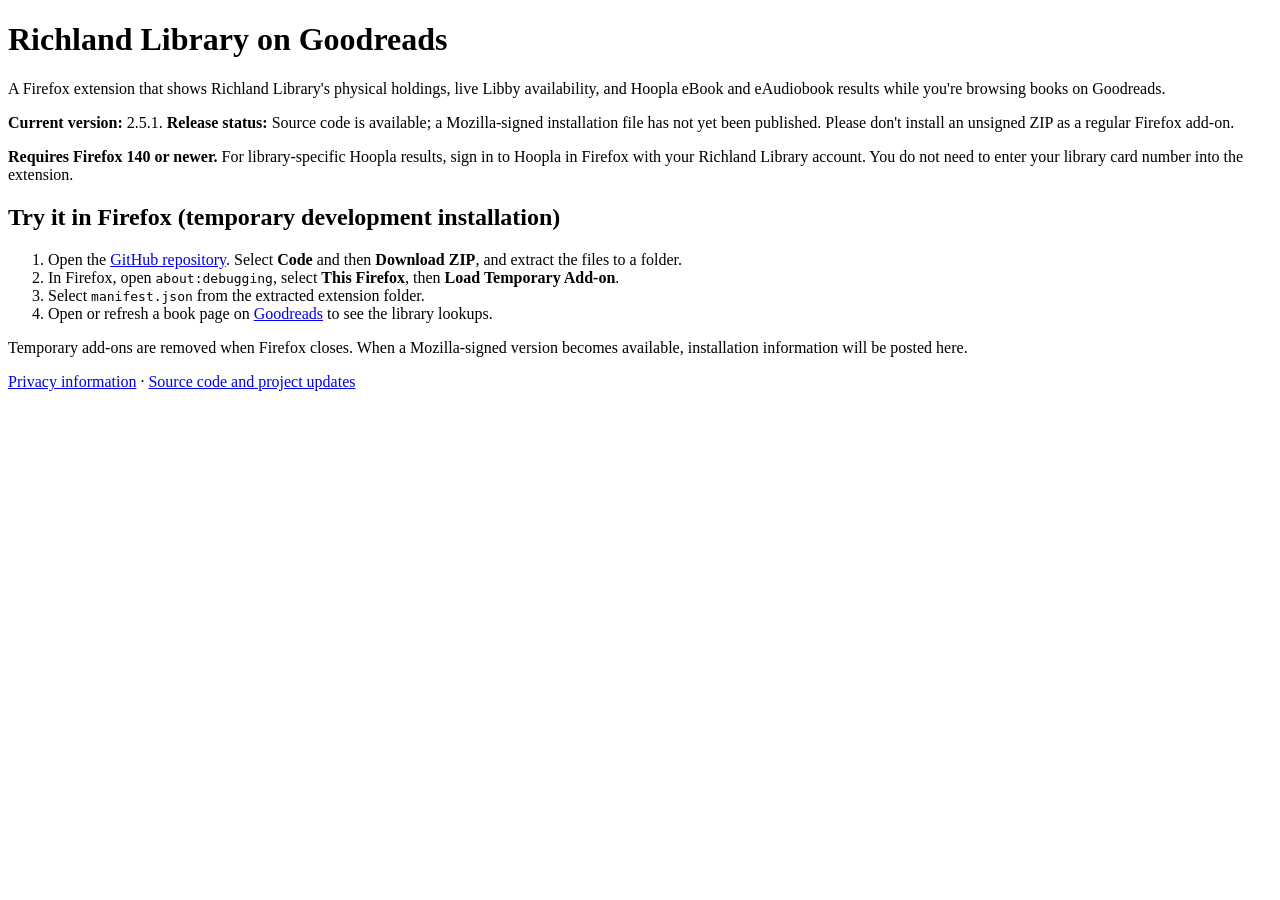
==== docs/index.html @ ef224e03 "Add Goodreads extension project website: docs/index.html" ====
<!doctype html>
<html lang="en">
<head>
<meta charset="utf-8">
<meta name="viewport" content="width=device-width">
<title>Richland Library on Goodreads</title>
</head>
<body>
<main>
<h1>Richland Library on Goodreads</h1>
<p>A Firefox extension that shows Richland Library's physical holdings, live Libby availability, and Hoopla eBook and eAudiobook results while you're browsing books on Goodreads.</p>
<p><strong>Current version:</strong> 2.5.1. <strong>Release status:</strong> Source code is available; a Mozilla-signed installation file has not yet been published. Please don't install an unsigned ZIP as a regular Firefox add-on.</p>
<p><strong>Requires Firefox 140 or newer.</strong> For library-specific Hoopla results, sign in to Hoopla in Firefox with your Richland Library account. You do not need to enter your library card number into the extension.</p>
<h2>Try it in Firefox (temporary development installation)</h2>
<ol>
  <li>Open the <a href="https://github.com/adelechase/richland-goodreads-firefox">GitHub repository</a>. Select <strong>Code</strong> and then <strong>Download ZIP</strong>, and extract the files to a folder.</li>
  <li>In Firefox, open <code>about:debugging</code>, select <strong>This Firefox</strong>, then <strong>Load Temporary Add-on</strong>.</li>
  <li>Select <code>manifest.json</code> from the extracted extension folder.</li>
  <li>Open or refresh a book page on <a href="https://www.goodreads.com/">Goodreads</a> to see the library lookups.</li>
</ol>
<p>Temporary add-ons are removed when Firefox closes. When a Mozilla-signed version becomes available, installation information will be posted here.</p>
<p><a href="privacy.html">Privacy information</a> · <a href="https://github.com/adelechase/richland-goodreads-firefox">Source code and project updates</a></p>
</main>
</body>
</html>
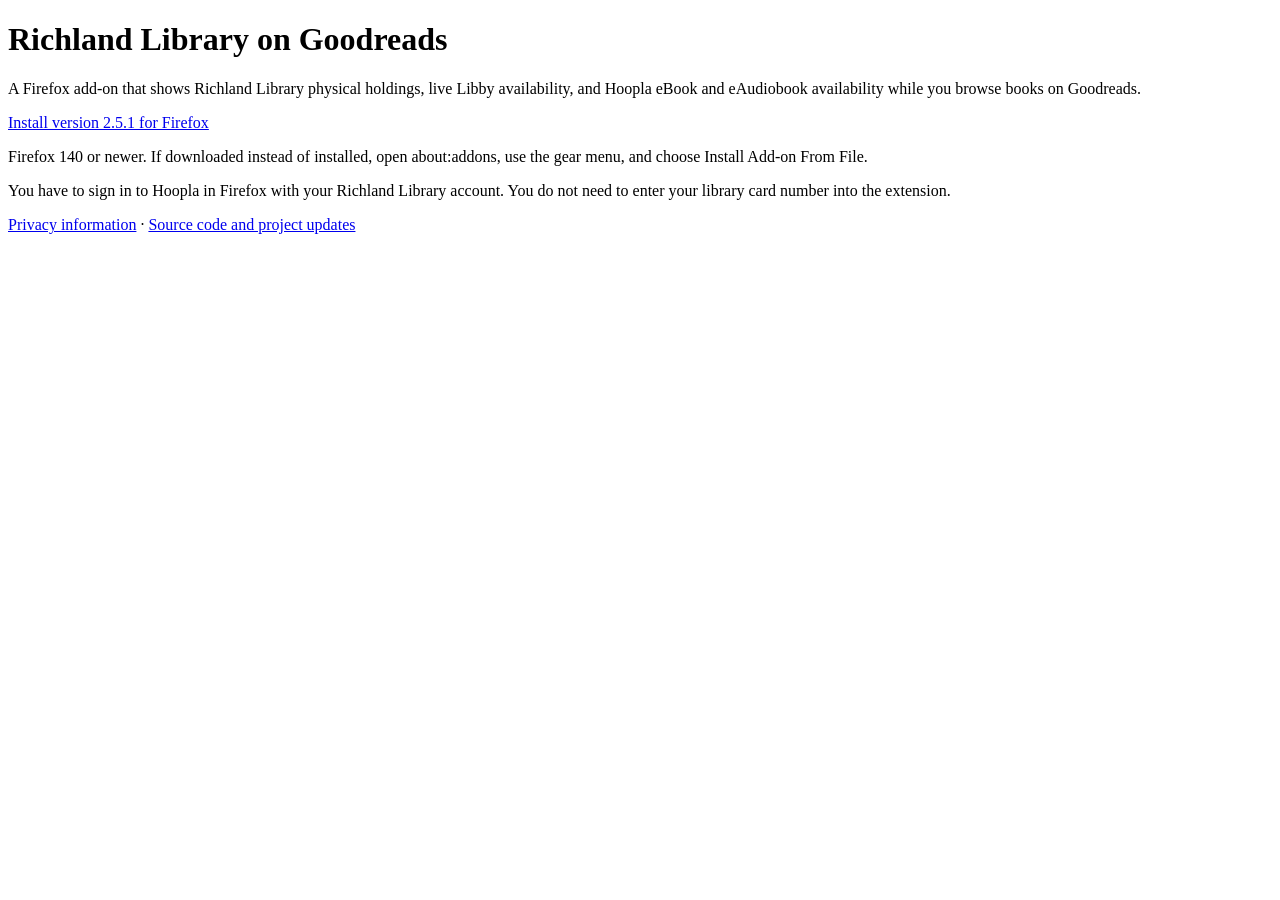
==== commit 35fc68e7: "Update project page for signed Firefox release" ====
--- a/docs/index.html
+++ b/docs/index.html
@@ -1,25 +1 @@
-<!doctype html>
-<html lang="en">
-<head>
-<meta charset="utf-8">
-<meta name="viewport" content="width=device-width">
-<title>Richland Library on Goodreads</title>
-</head>
-<body>
-<main>
-<h1>Richland Library on Goodreads</h1>
-<p>A Firefox extension that shows Richland Library's physical holdings, live Libby availability, and Hoopla eBook and eAudiobook results while you're browsing books on Goodreads.</p>
-<p><strong>Current version:</strong> 2.5.1. <strong>Release status:</strong> Source code is available; a Mozilla-signed installation file has not yet been published. Please don't install an unsigned ZIP as a regular Firefox add-on.</p>
-<p><strong>Requires Firefox 140 or newer.</strong> For library-specific Hoopla results, sign in to Hoopla in Firefox with your Richland Library account. You do not need to enter your library card number into the extension.</p>
-<h2>Try it in Firefox (temporary development installation)</h2>
-<ol>
-  <li>Open the <a href="https://github.com/adelechase/richland-goodreads-firefox">GitHub repository</a>. Select <strong>Code</strong> and then <strong>Download ZIP</strong>, and extract the files to a folder.</li>
-  <li>In Firefox, open <code>about:debugging</code>, select <strong>This Firefox</strong>, then <strong>Load Temporary Add-on</strong>.</li>
-  <li>Select <code>manifest.json</code> from the extracted extension folder.</li>
-  <li>Open or refresh a book page on <a href="https://www.goodreads.com/">Goodreads</a> to see the library lookups.</li>
-</ol>
-<p>Temporary add-ons are removed when Firefox closes. When a Mozilla-signed version becomes available, installation information will be posted here.</p>
-<p><a href="privacy.html">Privacy information</a> · <a href="https://github.com/adelechase/richland-goodreads-firefox">Source code and project updates</a></p>
-</main>
-</body>
-</html>
+<!doctype html><html lang="en"><meta charset="utf-8"><meta name="viewport" content="width=device-width"><title>Richland Library on Goodreads</title><body><h1>Richland Library on Goodreads</h1><p>A Firefox add-on that shows Richland Library physical holdings, live Libby availability, and Hoopla eBook and eAudiobook availability while you browse books on Goodreads.</p><p><a href="https://github.com/adelechase/richland-goodreads-firefox/releases/download/v2.5.1/richland-goodreads-firefox-v2.5.1-signed.xpi">Install version 2.5.1 for Firefox</a></p><p>Firefox 140 or newer. If downloaded instead of installed, open about:addons, use the gear menu, and choose Install Add-on From File.</p><p>You have to sign in to Hoopla in Firefox with your Richland Library account. You do not need to enter your library card number into the extension.</p><p><a href="privacy.html">Privacy information</a> · <a href="https://github.com/adelechase/richland-goodreads-firefox">Source code and project updates</a></p></body></html>
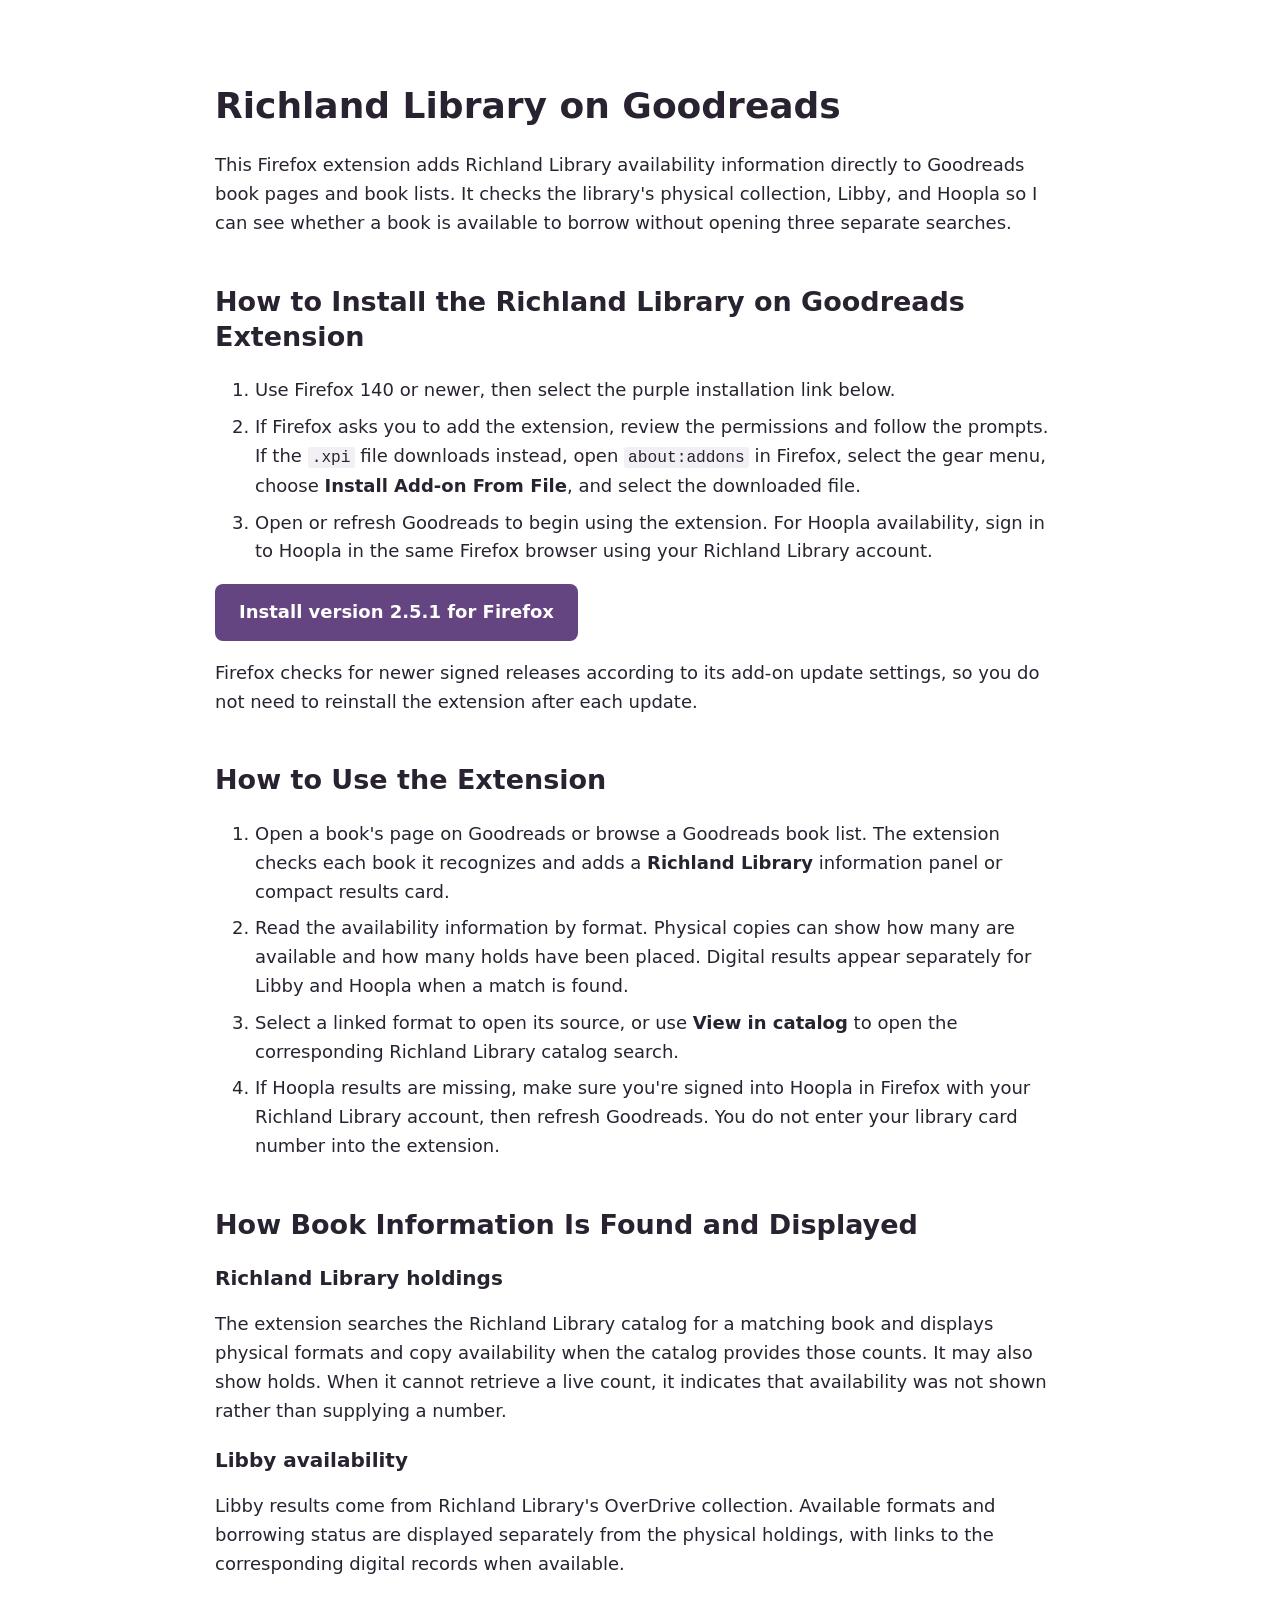
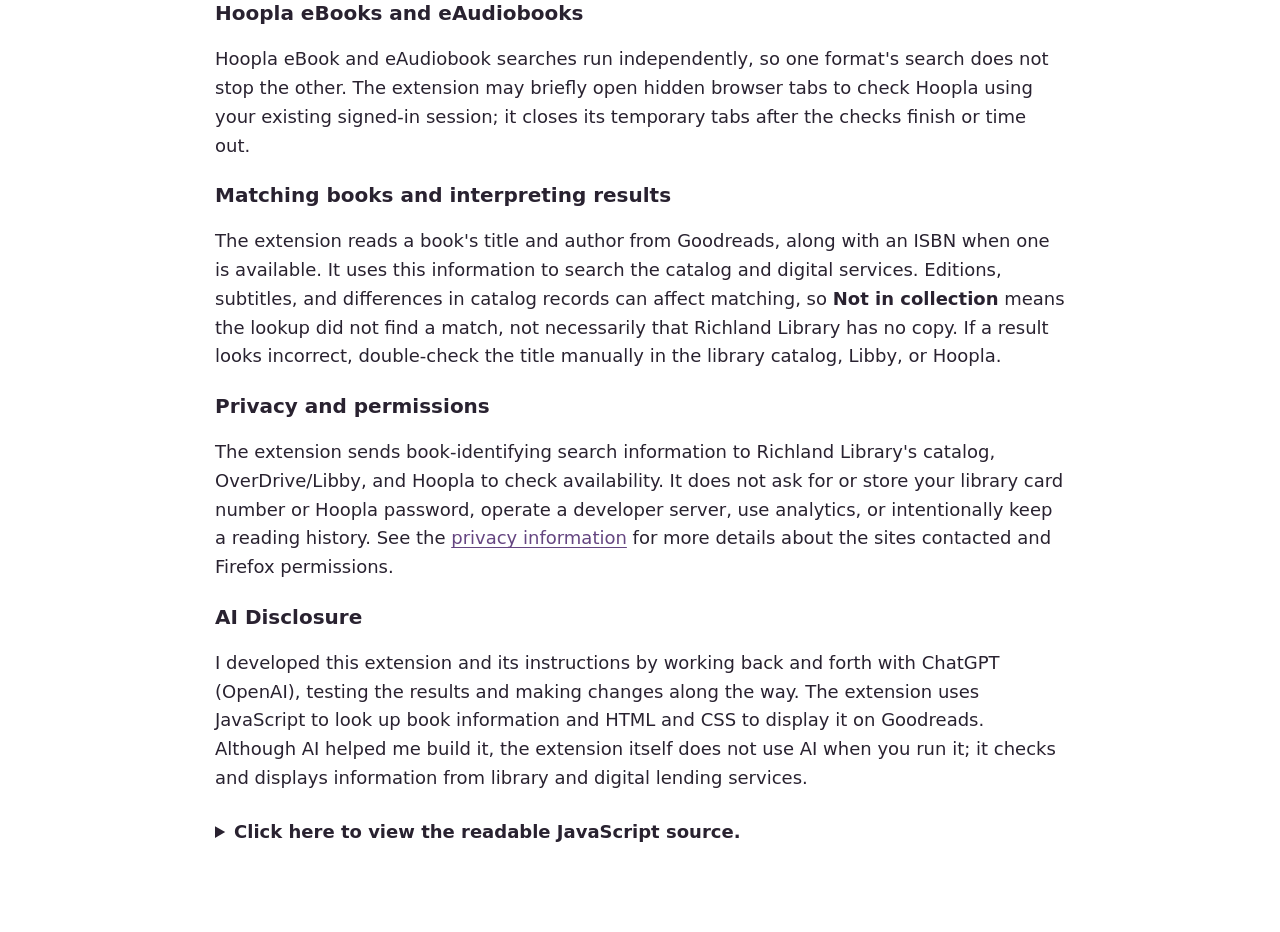
==== commit 31ed49d7: "Expand Goodreads extension website with installation and usage guide" ====
--- a/docs/index.html
+++ b/docs/index.html
@@ -1 +1,58 @@
-<!doctype html><html lang="en"><meta charset="utf-8"><meta name="viewport" content="width=device-width"><title>Richland Library on Goodreads</title><body><h1>Richland Library on Goodreads</h1><p>A Firefox add-on that shows Richland Library physical holdings, live Libby availability, and Hoopla eBook and eAudiobook availability while you browse books on Goodreads.</p><p><a href="https://github.com/adelechase/richland-goodreads-firefox/releases/download/v2.5.1/richland-goodreads-firefox-v2.5.1-signed.xpi">Install version 2.5.1 for Firefox</a></p><p>Firefox 140 or newer. If downloaded instead of installed, open about:addons, use the gear menu, and choose Install Add-on From File.</p><p>You have to sign in to Hoopla in Firefox with your Richland Library account. You do not need to enter your library card number into the extension.</p><p><a href="privacy.html">Privacy information</a> · <a href="https://github.com/adelechase/richland-goodreads-firefox">Source code and project updates</a></p></body></html>
+<!doctype html>
+<html lang="en">
+<head>
+  <meta charset="utf-8">
+  <meta name="viewport" content="width=device-width, initial-scale=1">
+  <meta name="description" content="Install Richland Library on Goodreads for Firefox and learn how to check Richland Library, Libby, and Hoopla book availability while browsing Goodreads.">
+  <title>Richland Library on Goodreads</title>
+  <link rel="stylesheet" href="styles.css">
+</head>
+<body>
+  <a class="skip-link" href="#main-content">Skip to main content</a>
+  <main id="main-content">
+    <h1>Richland Library on Goodreads</h1>
+    <p>This Firefox extension adds Richland Library availability information directly to Goodreads book pages and book lists. It checks the library's physical collection, Libby, and Hoopla so I can see whether a book is available to borrow without opening three separate searches.</p>
+
+    <h2>How to Install the Richland Library on Goodreads Extension</h2>
+    <ol>
+      <li>Use Firefox 140 or newer, then select the purple installation link below.</li>
+      <li>If Firefox asks you to add the extension, review the permissions and follow the prompts. If the <code>.xpi</code> file downloads instead, open <code>about:addons</code> in Firefox, select the gear menu, choose <strong>Install Add-on From File</strong>, and select the downloaded file.</li>
+      <li>Open or refresh Goodreads to begin using the extension. For Hoopla availability, sign in to Hoopla in the same Firefox browser using your Richland Library account.</li>
+    </ol>
+    <p><a class="install-button" href="https://github.com/adelechase/richland-goodreads-firefox/releases/download/v2.5.1/richland-goodreads-firefox-v2.5.1-signed.xpi">Install version 2.5.1 for Firefox</a></p>
+    <p>Firefox checks for newer signed releases according to its add-on update settings, so you do not need to reinstall the extension after each update.</p>
+
+    <h2>How to Use the Extension</h2>
+    <ol>
+      <li>Open a book's page on Goodreads or browse a Goodreads book list. The extension checks each book it recognizes and adds a <strong>Richland Library</strong> information panel or compact results card.</li>
+      <li>Read the availability information by format. Physical copies can show how many are available and how many holds have been placed. Digital results appear separately for Libby and Hoopla when a match is found.</li>
+      <li>Select a linked format to open its source, or use <strong>View in catalog</strong> to open the corresponding Richland Library catalog search.</li>
+      <li>If Hoopla results are missing, make sure you're signed into Hoopla in Firefox with your Richland Library account, then refresh Goodreads. You do not enter your library card number into the extension.</li>
+    </ol>
+
+    <h2>How Book Information Is Found and Displayed</h2>
+    <h3>Richland Library holdings</h3>
+    <p>The extension searches the Richland Library catalog for a matching book and displays physical formats and copy availability when the catalog provides those counts. It may also show holds. When it cannot retrieve a live count, it indicates that availability was not shown rather than supplying a number.</p>
+
+    <h3>Libby availability</h3>
+    <p>Libby results come from Richland Library's OverDrive collection. Available formats and borrowing status are displayed separately from the physical holdings, with links to the corresponding digital records when available.</p>
+
+    <h3>Hoopla eBooks and eAudiobooks</h3>
+    <p>Hoopla eBook and eAudiobook searches run independently, so one format's search does not stop the other. The extension may briefly open hidden browser tabs to check Hoopla using your existing signed-in session; it closes its temporary tabs after the checks finish or time out.</p>
+
+    <h3>Matching books and interpreting results</h3>
+    <p>The extension reads a book's title and author from Goodreads, along with an ISBN when one is available. It uses this information to search the catalog and digital services. Editions, subtitles, and differences in catalog records can affect matching, so <strong>Not in collection</strong> means the lookup did not find a match, not necessarily that Richland Library has no copy. If a result looks incorrect, double-check the title manually in the library catalog, Libby, or Hoopla.</p>
+
+    <h3>Privacy and permissions</h3>
+    <p>The extension sends book-identifying search information to Richland Library's catalog, OverDrive/Libby, and Hoopla to check availability. It does not ask for or store your library card number or Hoopla password, operate a developer server, use analytics, or intentionally keep a reading history. See the <a href="privacy.html">privacy information</a> for more details about the sites contacted and Firefox permissions.</p>
+
+    <h3>AI Disclosure</h3>
+    <p>I developed this extension and its instructions by working back and forth with ChatGPT (OpenAI), testing the results and making changes along the way. The extension uses JavaScript to look up book information and HTML and CSS to display it on Goodreads. Although AI helped me build it, the extension itself does not use AI when you run it; it checks and displays information from library and digital lending services.</p>
+
+    <details>
+      <summary><strong>Click here to view the readable JavaScript source.</strong></summary>
+      <p>The code is available in the <a href="https://github.com/adelechase/richland-goodreads-firefox">GitHub repository</a>. The main files are <a href="https://github.com/adelechase/richland-goodreads-firefox/blob/main/content.js">content.js</a> (reading Goodreads pages and displaying results), <a href="https://github.com/adelechase/richland-goodreads-firefox/blob/main/background.js">background.js</a> (library and digital availability lookups), and <a href="https://github.com/adelechase/richland-goodreads-firefox/blob/main/styles.css">styles.css</a> (styling the results inside Goodreads).</p>
+    </details>
+  </main>
+</body>
+</html>
--- a/docs/styles.css
+++ b/docs/styles.css
@@ -0,0 +1,60 @@
+body {
+  max-width: 850px;
+  margin: 40px auto;
+  padding: 20px;
+  font: 18px/1.6 system-ui, sans-serif;
+  color: #292230;
+  background: #fff;
+}
+h1 { line-height: 1.2; }
+h2 { line-height: 1.3; margin-top: 1.7em; }
+h3 {
+  font-size: 1.25rem;
+  font-weight: 700;
+  line-height: 1.4;
+  margin: 1.3rem 0 .65rem;
+}
+li { margin-bottom: 8px; }
+a { color: #654581; text-underline-offset: .15em; }
+a:visited { color: #654581; }
+a:hover { text-decoration-thickness: 2px; }
+a:focus-visible, summary:focus-visible {
+  outline: 3px solid #654581;
+  outline-offset: 3px;
+}
+.install-button, .install-button:visited {
+  display: inline-block;
+  padding: 14px 24px;
+  border-radius: 8px;
+  background: #654581;
+  color: #fff;
+  text-decoration: none;
+  font-weight: 600;
+}
+.install-button:hover { background: #513669; }
+.install-button:focus-visible {
+  outline: 3px solid #292230;
+  outline-offset: 3px;
+}
+.fallback { margin-top: -.75rem; }
+summary { cursor: pointer; }
+details { margin: 1.6rem 0; }
+details p { margin-left: .5rem; }
+code {
+  padding: .1em .25em;
+  border-radius: 3px;
+  background: #f2eff5;
+  font-size: .9em;
+}
+.skip-link {
+  position: absolute;
+  top: -100px;
+  left: 12px;
+  padding: 8px 12px;
+  background: #fff;
+  z-index: 10;
+}
+.skip-link:focus { top: 12px; }
+@media (max-width: 600px) {
+  body { margin: 0 auto; padding: 24px 18px; font-size: 17px; }
+}
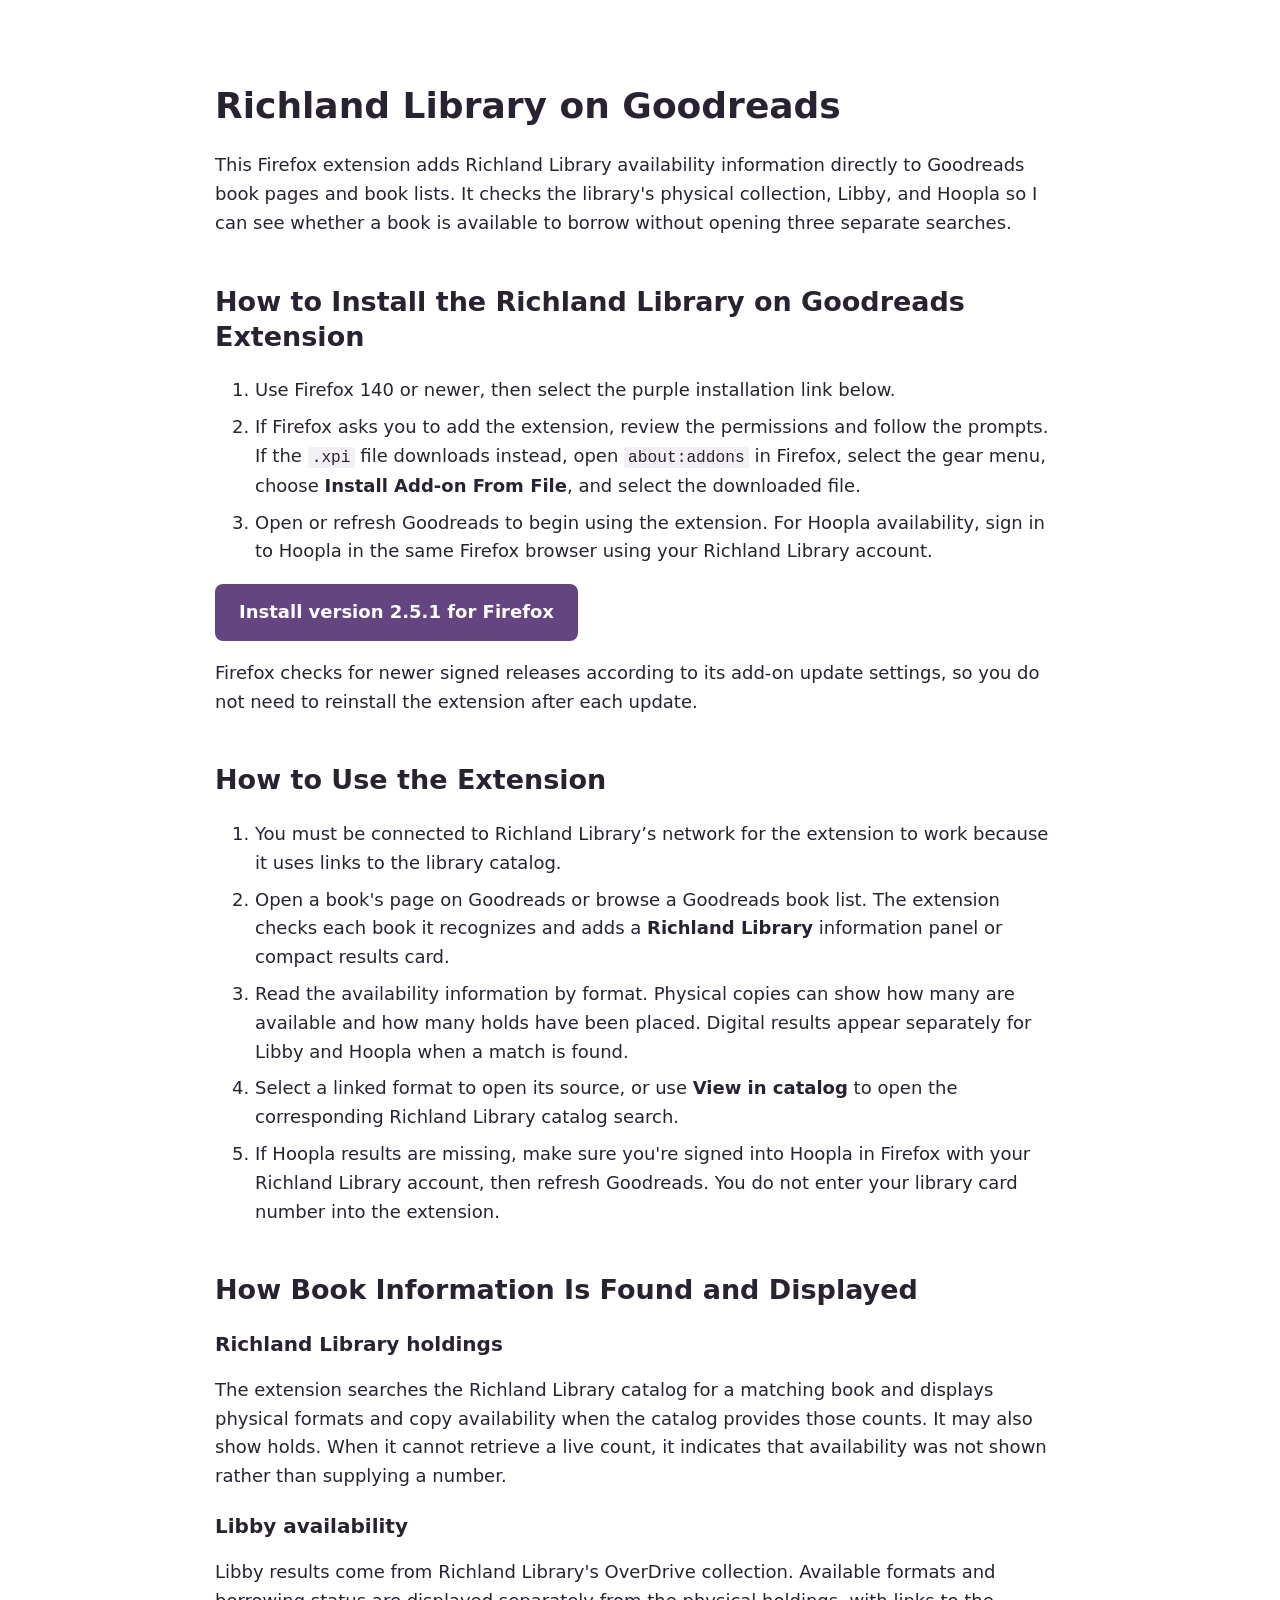
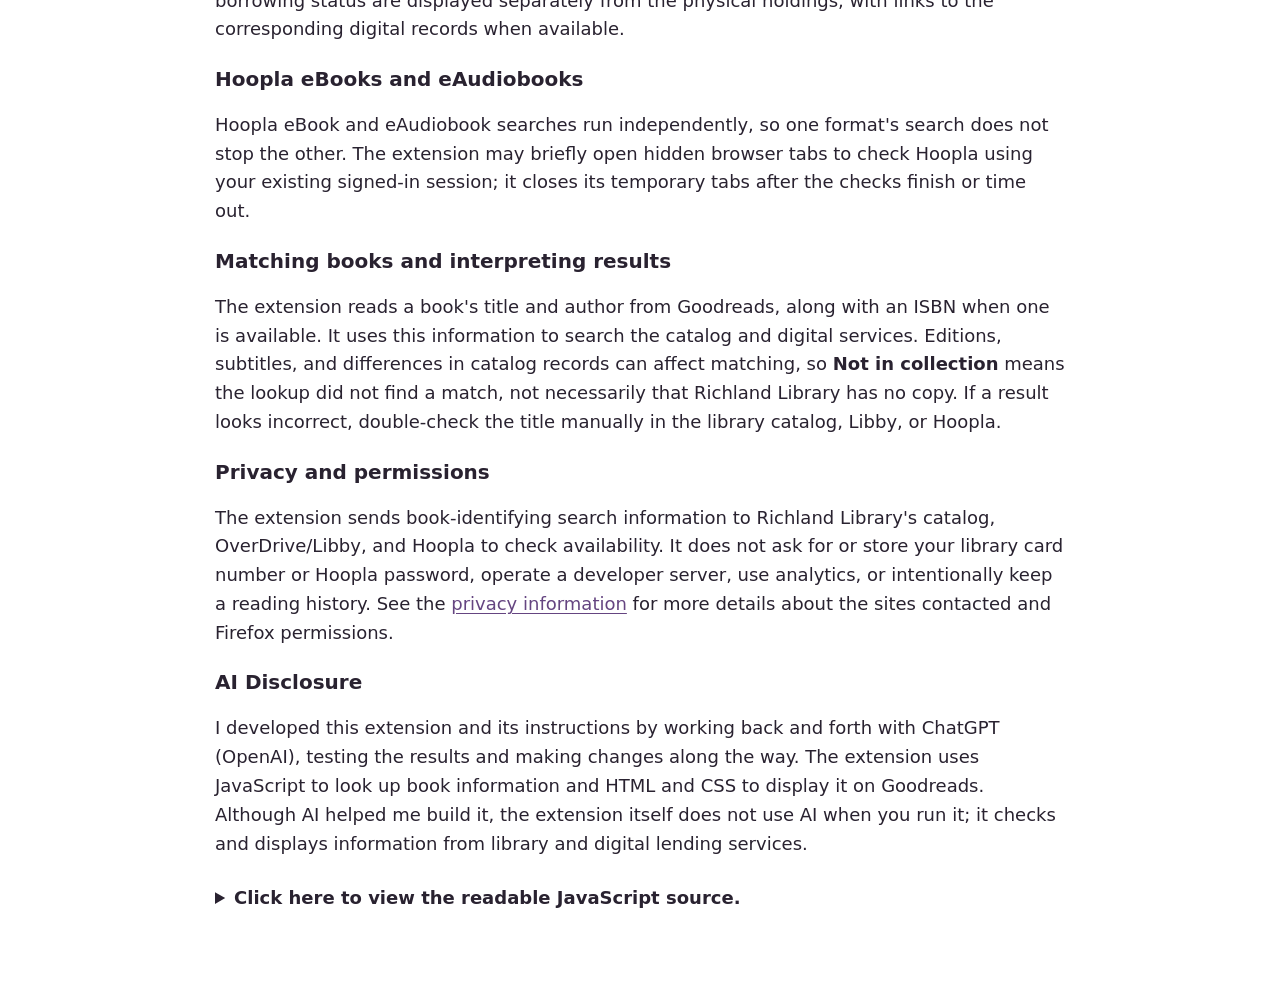
==== commit 305085cc: "Update Goodreads download page for signed extension release" ====
--- a/docs/index.html
+++ b/docs/index.html
@@ -20,10 +20,12 @@
       <li>Open or refresh Goodreads to begin using the extension. For Hoopla availability, sign in to Hoopla in the same Firefox browser using your Richland Library account.</li>
     </ol>
     <p><a class="install-button" href="https://github.com/adelechase/richland-goodreads-firefox/releases/download/v2.5.1/richland-goodreads-firefox-v2.5.1-signed.xpi">Install version 2.5.1 for Firefox</a></p>
+    
     <p>Firefox checks for newer signed releases according to its add-on update settings, so you do not need to reinstall the extension after each update.</p>
 
     <h2>How to Use the Extension</h2>
     <ol>
+      <li>You must be connected to Richland Library’s network for the extension to work because it uses links to the library catalog.</li>
       <li>Open a book's page on Goodreads or browse a Goodreads book list. The extension checks each book it recognizes and adds a <strong>Richland Library</strong> information panel or compact results card.</li>
       <li>Read the availability information by format. Physical copies can show how many are available and how many holds have been placed. Digital results appear separately for Libby and Hoopla when a match is found.</li>
       <li>Select a linked format to open its source, or use <strong>View in catalog</strong> to open the corresponding Richland Library catalog search.</li>
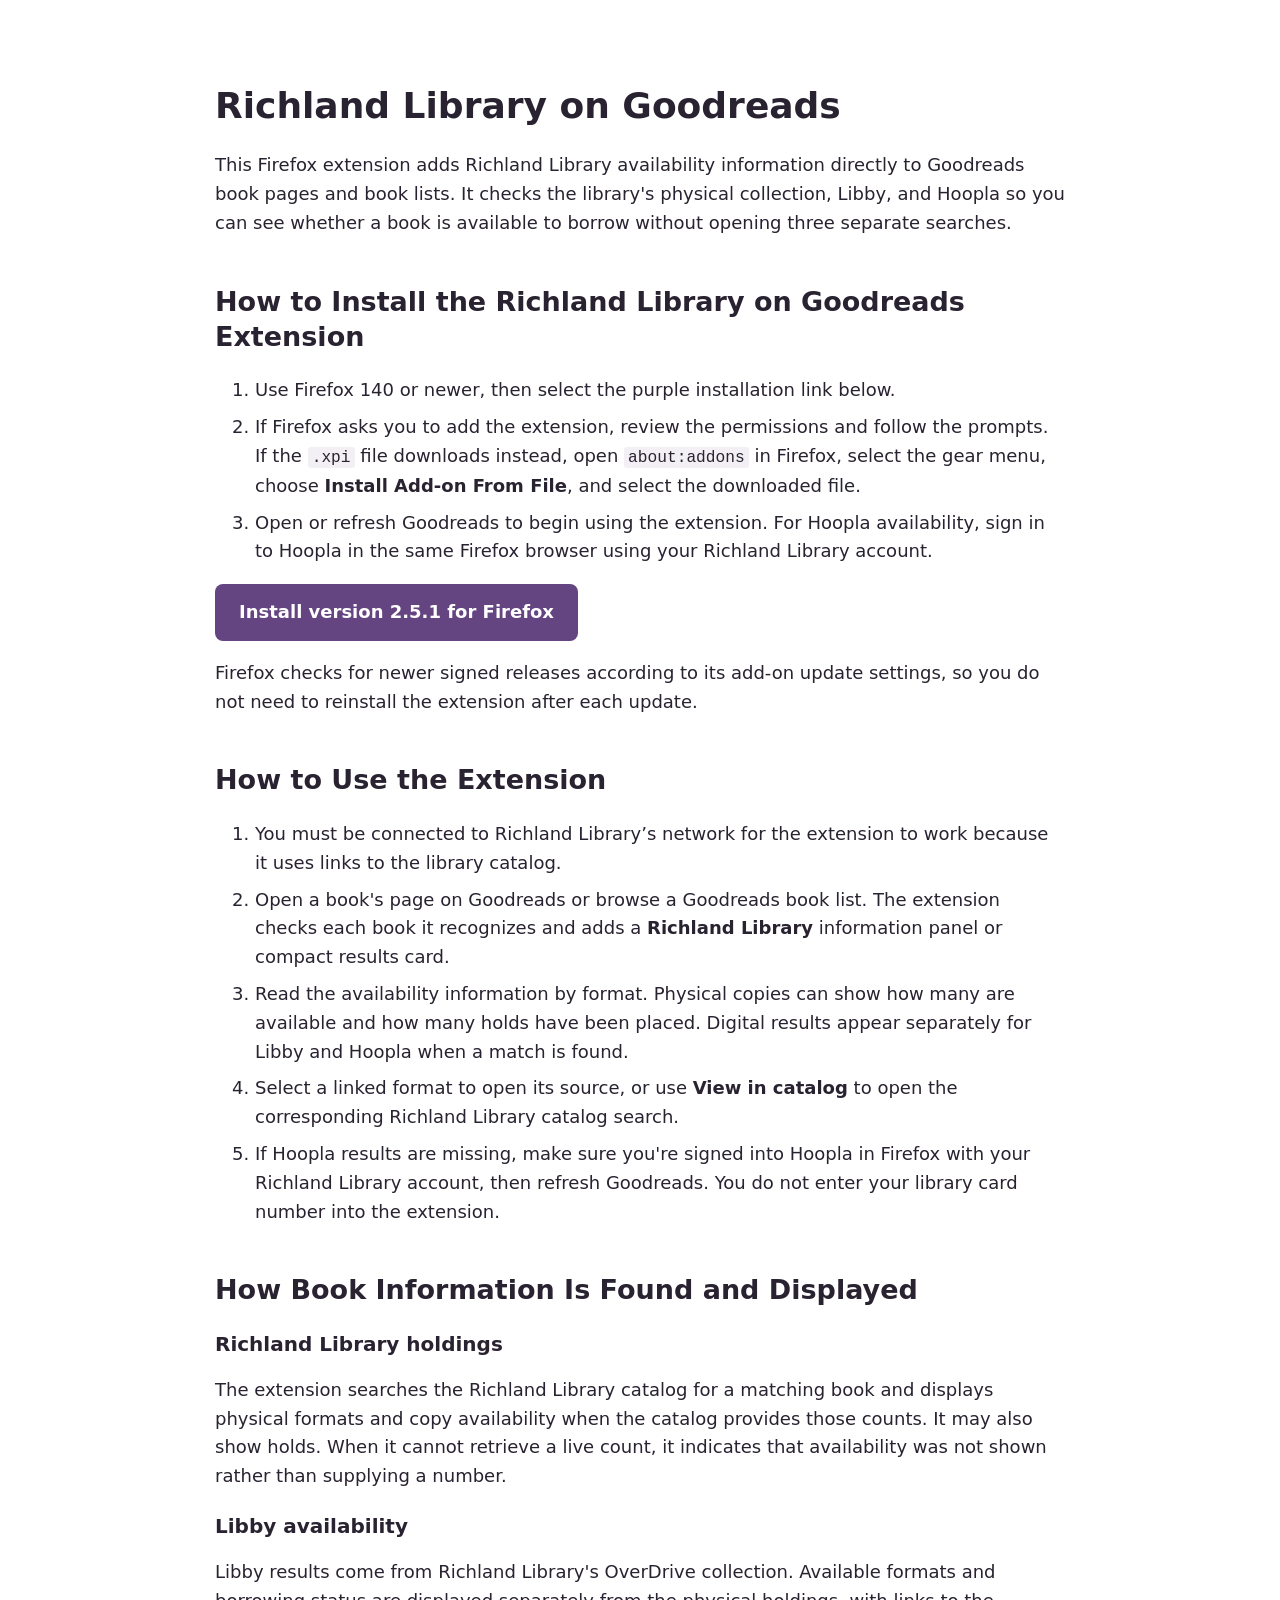
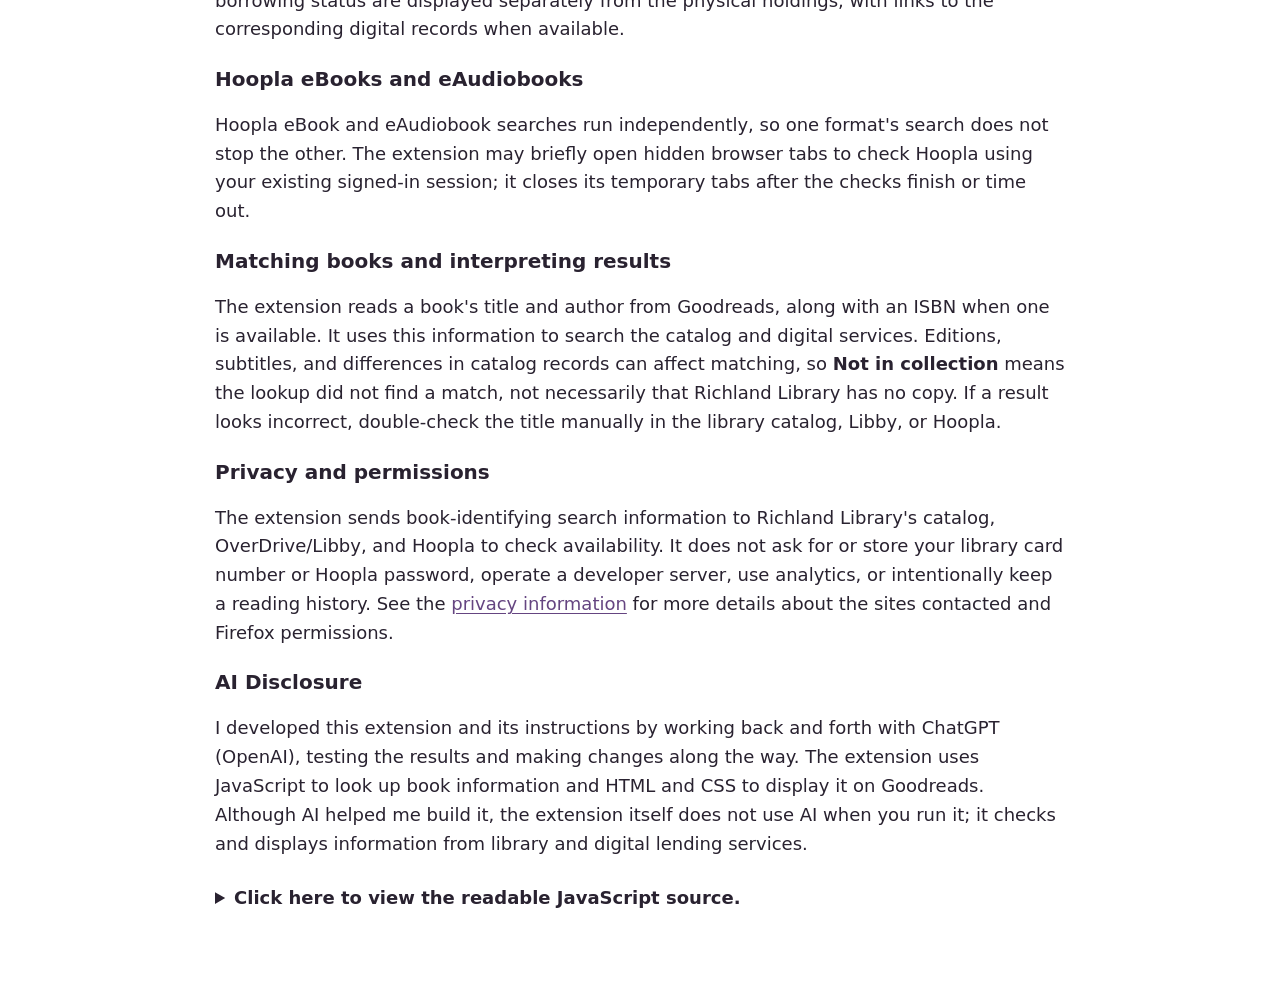
==== commit b0de791c: "Update Goodreads download page for signed extension release" ====
--- a/docs/index.html
+++ b/docs/index.html
@@ -11,7 +11,7 @@
   <a class="skip-link" href="#main-content">Skip to main content</a>
   <main id="main-content">
     <h1>Richland Library on Goodreads</h1>
-    <p>This Firefox extension adds Richland Library availability information directly to Goodreads book pages and book lists. It checks the library's physical collection, Libby, and Hoopla so I can see whether a book is available to borrow without opening three separate searches.</p>
+    <p>This Firefox extension adds Richland Library availability information directly to Goodreads book pages and book lists. It checks the library's physical collection, Libby, and Hoopla so you can see whether a book is available to borrow without opening three separate searches.</p>
 
     <h2>How to Install the Richland Library on Goodreads Extension</h2>
     <ol>
